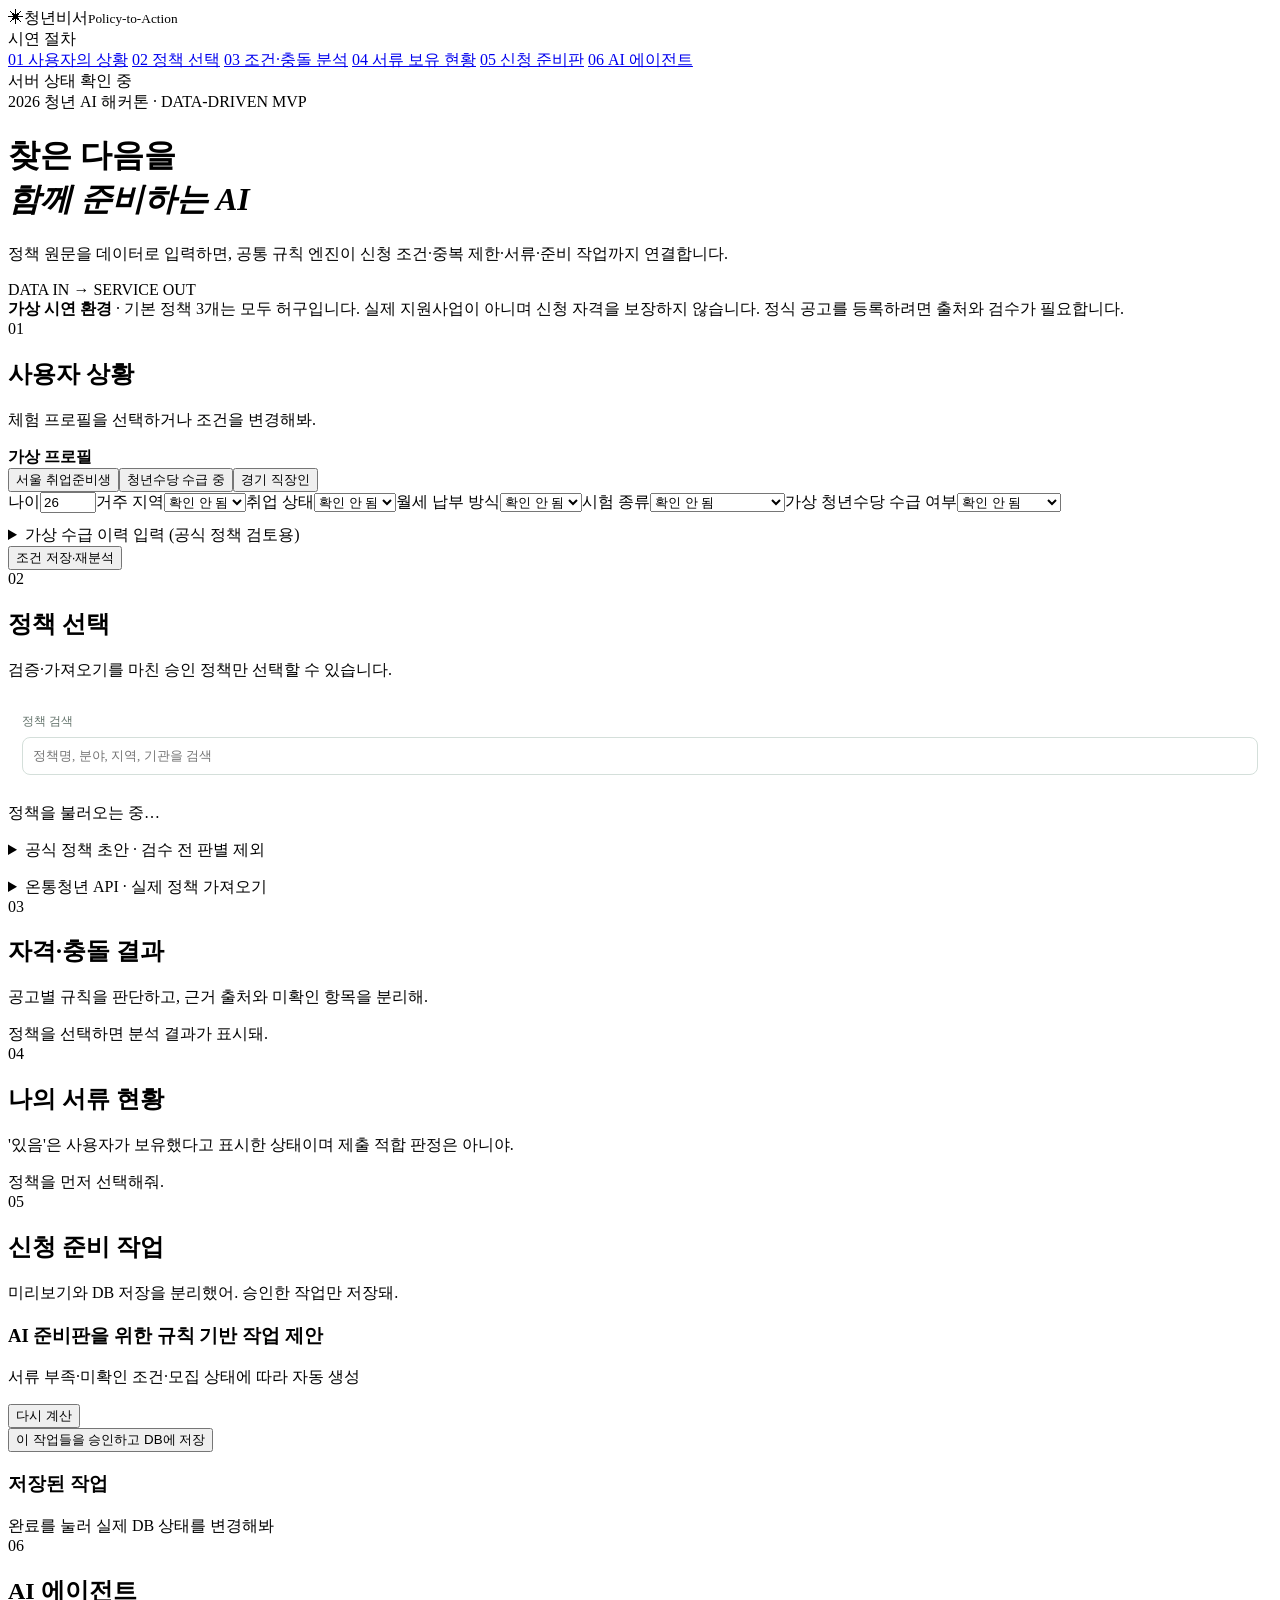
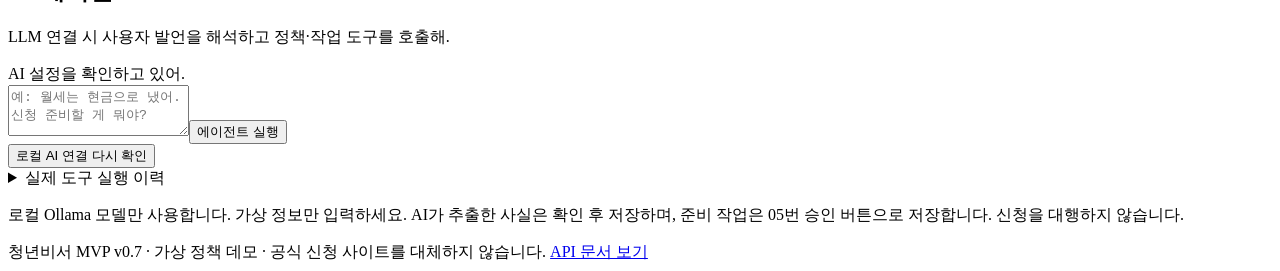
==== youth_secretary_ready/static/index.html @ 1cfbc40c "청년비서 v0.21: 앱, 판별 엔진, 데이터 구조화, 검수 화면, 문서 - youth_secretary_ready: FastAPI + SQLite + Vanilla JS + 로컬" ====
<!DOCTYPE html><html lang="ko"><head><meta charset="utf-8"><meta name="viewport" content="width=device-width, initial-scale=1"><title>청년비서 · 데이터 연동 MVP</title><link rel="stylesheet" href="/static/style.css"></head>
<body>
<div class="shell">
  <aside class="rail"><div class="logo"><span class="logomark">✳</span><span>청년비서<small>Policy-to-Action</small></span></div>
    <div class="rail-title">시연 절차</div>
    <a href="#profile" class="navlink"><span>01</span> 사용자의 상황</a>
    <a href="#policies" class="navlink"><span>02</span> 정책 선택</a>
    <a href="#results" class="navlink"><span>03</span> 조건·충돌 분석</a>
    <a href="#documents" class="navlink"><span>04</span> 서류 보유 현황</a>
    <a href="#plan" class="navlink"><span>05</span> 신청 준비판</a>
    <a href="#assistant" class="navlink"><span>06</span> AI 에이전트</a>
    <div class="rail-bottom"><div class="dot green"></div><span id="health">서버 상태 확인 중</span></div>
  </aside>
  <main class="main">
    <header class="hero"><div class="eyebrow">2026 청년 AI 해커톤 · DATA-DRIVEN MVP</div><div class="head-row"><div><h1>찾은 다음을<br><em>함께 준비하는 AI</em></h1><p>정책 원문을 데이터로 입력하면, 공통 규칙 엔진이 신청 조건·중복 제한·서류·준비 작업까지 연결합니다.</p></div><div class="hero-chip">DATA IN <b>→</b> SERVICE OUT</div></div>
     <div class="notice"><strong>가상 시연 환경</strong> · 기본 정책 3개는 모두 허구입니다. 실제 지원사업이 아니며 신청 자격을 보장하지 않습니다. 정식 공고를 등록하려면 출처와 검수가 필요합니다.</div>
    </header>
    <section class="section" id="profile"><div class="sectionhead"><span class="index">01</span><div><h2>사용자 상황</h2><p>체험 프로필을 선택하거나 조건을 변경해봐.</p></div></div>
      <div class="card"><div class="toolbar"><strong>가상 프로필</strong><div class="buttonrow"><button class="btn small" data-persona="unemployed">서울 취업준비생</button><button class="btn small" data-persona="receiving">청년수당 수급 중</button><button class="btn small" data-persona="worker">경기 직장인</button></div></div>
        <div class="formgrid"><label>나이<input id="age" type="number" min="0" max="120" value="26"></label><label>거주 지역<select id="region"><option value="">확인 안 됨</option><option>서울</option><option>경기</option><option>인천</option><option>부산</option><option>기타</option></select></label><label>취업 상태<select id="employment"><option value="">확인 안 됨</option><option value="unemployed">미취업</option><option value="employed">취업</option><option value="student">재학</option><option value="other">기타</option></select></label><label>월세 납부 방식<select id="rent"><option value="">확인 안 됨</option><option value="cash">현금</option><option value="bank">계좌이체</option><option value="other">기타</option></select></label><label>시험 종류<select id="test"><option value="">확인 안 됨</option><option value="national_skill">국가기술자격(가상)</option><option value="language">어학시험(가상)</option></select></label><label>가상 청년수당 수급 여부<select id="benefit"><option value="">확인 안 됨</option><option value="yes">수급 중</option><option value="no">수급하지 않음</option></select></label></div><div id="extraFacts" class="formgrid" style="margin-top:12px"></div>
        <details class="historypanel"><summary>가상 수급 이력 입력 (공식 정책 검토용)</summary><p class="hint">실제 개인정보를 넣지 마세요. 종료일은 입금일이 아닌 마지막 지원 대상일입니다. 기준일까지 계속 지원받았다고 확인한 경우에만 종료일을 비워 둡니다. 이력을 빠짐없이 확인하지 않았다면 위 확인 항목을 아니요 또는 미확인으로 두세요.</p><div id="historyRows"></div><button class="btn" type="button" id="addHistory">수급 이력 추가</button></details><button class="btn primary" id="saveFacts">조건 저장·재분석</button>
      </div>
    </section>
    <section class="section" id="policies"><div class="sectionhead"><span class="index">02</span><div><h2>정책 선택</h2><p>검증·가져오기를 마친 승인 정책만 선택할 수 있습니다.</p></div></div>
      <div class="card" style="margin-bottom:14px;padding:14px"><label style="font-size:12px;color:#63736b">정책 검색<input id="policySearch" type="search" placeholder="정책명, 분야, 지역, 기관을 검색" style="display:block;margin-top:7px;width:100%;border:1px solid #d4dfda;border-radius:8px;padding:10px;font:inherit;font-size:13px"></label></div>
      <div class="policygrid" id="policyList"><div class="card">정책을 불러오는 중…</div></div>
      <details style="margin-top:16px"><summary>공식 정책 초안 · 검수 전 판별 제외</summary><div id="draftPolicies" class="stack"></div></details>
      <details id="ontongPanel" class="card" style="margin-top:16px"><summary>온통청년 API · 실제 정책 가져오기</summary>
        <p class="hint">정책명으로 최대 10건을 가져옵니다. 수집 정보는 검수 대기 상태로 저장되며, 공식 공고 대조와 규칙 검수 후 신청 준비에 사용할 수 있습니다.</p>
        <p id="ontongStatus" aria-live="polite">연결 설정 확인 중…</p>
        <div class="buttonrow"><input id="ontongKeyword" type="search" maxlength="80" value="월세" placeholder="정책명 검색어" aria-label="온통청년 정책명 검색어"><button class="btn primary" id="syncOntong">정책 10건 가져오기</button><button class="btn" id="refreshOntong">연결 설정 다시 확인</button></div>
        <p id="ontongResult" class="hint" aria-live="polite"></p>
        <form id="ontongLocalSearch" class="formgrid" style="margin-top:20px">
          <label>저장된 전체 정책 검색<input id="ontongLocalQuery" type="search" maxlength="80" placeholder="정책명·기관·정책번호"></label>
          <label>분야<select id="ontongCategory"><option value="">전체 분야</option></select></label>
          <label>추가 확인할 항목<select id="ontongQuality"><option value="">전체</option><option value="missing_period">신청기간 미기재</option><option value="missing_documents">서류 안내 미기재</option><option value="missing_link">참고 링크 확인 필요</option></select></label>
          <button class="btn" type="submit">저장된 정책 검색</button>
        </form>
        <p class="hint">아래 검색은 저장된 전체 DB를 조회합니다. 외부 API를 다시 호출하지 않습니다.</p>
        <div class="buttonrow"><button class="btn small" id="ontongPrev">이전</button><span id="ontongPage" aria-live="polite"></span><button class="btn small" id="ontongNext">다음</button></div>
        <div id="ontongCandidates" class="stack"></div>
      </details>
    </section>
    <section class="section" id="results"><div class="sectionhead"><span class="index">03</span><div><h2>자격·충돌 결과</h2><p>공고별 규칙을 판단하고, 근거 출처와 미확인 항목을 분리해.</p></div></div>
      <div id="analysis" class="stack"><div class="card muted">정책을 선택하면 분석 결과가 표시돼.</div></div>
    </section>
    <section class="section" id="documents"><div class="sectionhead"><span class="index">04</span><div><h2>나의 서류 현황</h2><p>'있음'은 사용자가 보유했다고 표시한 상태이며 제출 적합 판정은 아니야.</p></div></div><div class="card" id="docsList">정책을 먼저 선택해줘.</div></section>
    <section class="section" id="plan"><div class="sectionhead"><span class="index">05</span><div><h2>신청 준비 작업</h2><p>미리보기와 DB 저장을 분리했어. 승인한 작업만 저장돼.</p></div></div>
      <div class="card"><div class="toolbar"><div><h3>AI 준비판을 위한 규칙 기반 작업 제안</h3><p class="hint">서류 부족·미확인 조건·모집 상태에 따라 자동 생성</p></div><button id="refreshPlan" class="btn">다시 계산</button></div><div id="previewList" class="stack"></div><button class="btn primary" id="confirmPlan">이 작업들을 승인하고 DB에 저장</button></div>
      <div class="card saved"><div class="toolbar"><h3>저장된 작업</h3><span class="mini">완료를 눌러 실제 DB 상태를 변경해봐</span></div><div id="savedTasks" class="stack"></div></div>
    </section>
    <section class="section" id="assistant"><div class="sectionhead"><span class="index">06</span><div><h2>AI 에이전트</h2><p>LLM 연결 시 사용자 발언을 해석하고 정책·작업 도구를 호출해.</p></div></div><div class="card"><div class="notice neutral" id="aiStatus">AI 설정을 확인하고 있어.</div><div class="agentbox"><textarea id="agentInput" rows="3" placeholder="예: 월세는 현금으로 냈어. 신청 준비할 게 뭐야?"></textarea><button class="btn primary" id="askAgent">에이전트 실행</button></div><button class="btn" id="checkAi">로컬 AI 연결 다시 확인</button><div id="agentOutput" class="agentoutput" aria-live="polite"></div><button class="btn primary" id="applyAiFacts" hidden>위 정보 제안을 확인하고 저장·재분석</button><details><summary>실제 도구 실행 이력</summary><pre id="agentRuns"></pre></details><p class="hint">로컬 Ollama 모델만 사용합니다. 가상 정보만 입력하세요. AI가 추출한 사실은 확인 후 저장하며, 준비 작업은 05번 승인 버튼으로 저장합니다. 신청을 대행하지 않습니다.</p></div></section>
    <footer>청년비서 MVP v0.7 · 가상 정책 데모 · 공식 신청 사이트를 대체하지 않습니다. <a href="/docs" target="_blank" rel="noopener">API 문서 보기</a></footer>
  </main>
</div><div class="toast" id="toast"></div><script src="/static/app.js" defer></script><script src="/static/ontong.js" defer></script></body></html>
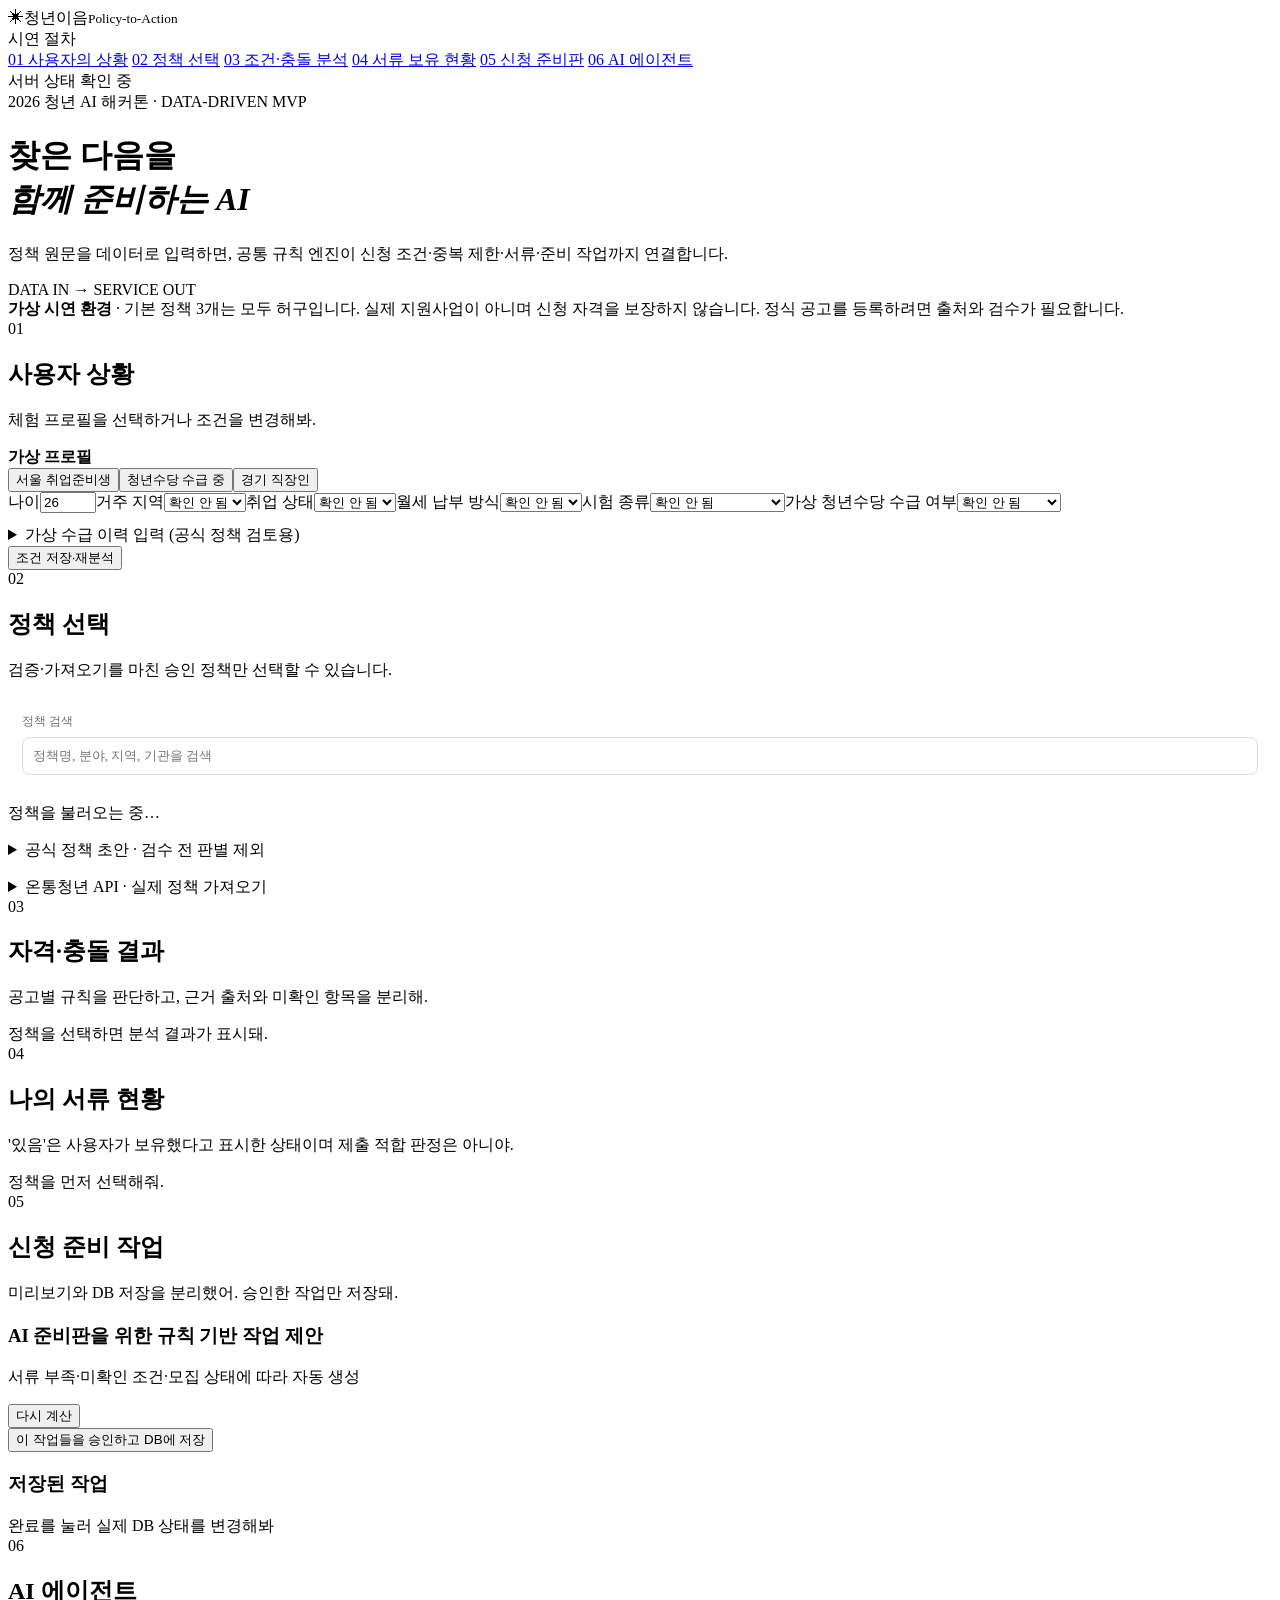
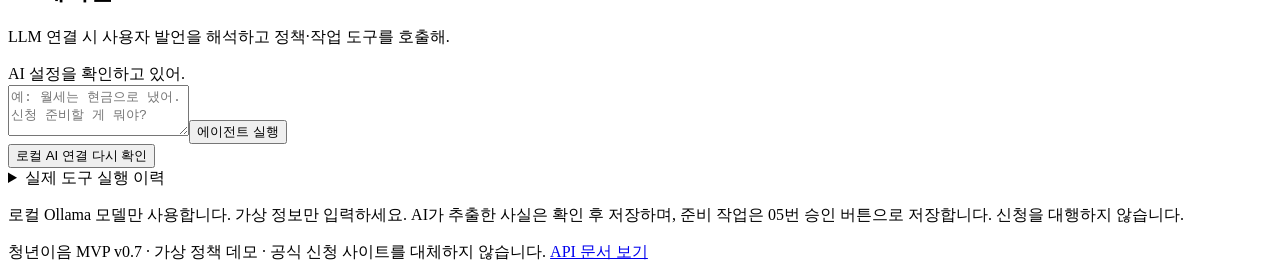
==== commit ab8e0ca6: "화면의 서비스 이름을 '청년이음'으로 Co-Authored-By: Claude Fable 5.2 <noreply@anthropic.com>" ====
--- a/youth_secretary_ready/static/index.html
+++ b/youth_secretary_ready/static/index.html
@@ -1,7 +1,7 @@
-<!DOCTYPE html><html lang="ko"><head><meta charset="utf-8"><meta name="viewport" content="width=device-width, initial-scale=1"><title>청년비서 · 데이터 연동 MVP</title><link rel="stylesheet" href="/static/style.css"></head>
+<!DOCTYPE html><html lang="ko"><head><meta charset="utf-8"><meta name="viewport" content="width=device-width, initial-scale=1"><title>청년이음 · 데이터 연동 MVP</title><link rel="stylesheet" href="/static/style.css"></head>
 <body>
 <div class="shell">
-  <aside class="rail"><div class="logo"><span class="logomark">✳</span><span>청년비서<small>Policy-to-Action</small></span></div>
+  <aside class="rail"><div class="logo"><span class="logomark">✳</span><span>청년이음<small>Policy-to-Action</small></span></div>
     <div class="rail-title">시연 절차</div>
     <a href="#profile" class="navlink"><span>01</span> 사용자의 상황</a>
     <a href="#policies" class="navlink"><span>02</span> 정책 선택</a>
@@ -50,6 +50,6 @@
       <div class="card saved"><div class="toolbar"><h3>저장된 작업</h3><span class="mini">완료를 눌러 실제 DB 상태를 변경해봐</span></div><div id="savedTasks" class="stack"></div></div>
     </section>
     <section class="section" id="assistant"><div class="sectionhead"><span class="index">06</span><div><h2>AI 에이전트</h2><p>LLM 연결 시 사용자 발언을 해석하고 정책·작업 도구를 호출해.</p></div></div><div class="card"><div class="notice neutral" id="aiStatus">AI 설정을 확인하고 있어.</div><div class="agentbox"><textarea id="agentInput" rows="3" placeholder="예: 월세는 현금으로 냈어. 신청 준비할 게 뭐야?"></textarea><button class="btn primary" id="askAgent">에이전트 실행</button></div><button class="btn" id="checkAi">로컬 AI 연결 다시 확인</button><div id="agentOutput" class="agentoutput" aria-live="polite"></div><button class="btn primary" id="applyAiFacts" hidden>위 정보 제안을 확인하고 저장·재분석</button><details><summary>실제 도구 실행 이력</summary><pre id="agentRuns"></pre></details><p class="hint">로컬 Ollama 모델만 사용합니다. 가상 정보만 입력하세요. AI가 추출한 사실은 확인 후 저장하며, 준비 작업은 05번 승인 버튼으로 저장합니다. 신청을 대행하지 않습니다.</p></div></section>
-    <footer>청년비서 MVP v0.7 · 가상 정책 데모 · 공식 신청 사이트를 대체하지 않습니다. <a href="/docs" target="_blank" rel="noopener">API 문서 보기</a></footer>
+    <footer>청년이음 MVP v0.7 · 가상 정책 데모 · 공식 신청 사이트를 대체하지 않습니다. <a href="/docs" target="_blank" rel="noopener">API 문서 보기</a></footer>
   </main>
 </div><div class="toast" id="toast"></div><script src="/static/app.js" defer></script><script src="/static/ontong.js" defer></script></body></html>
